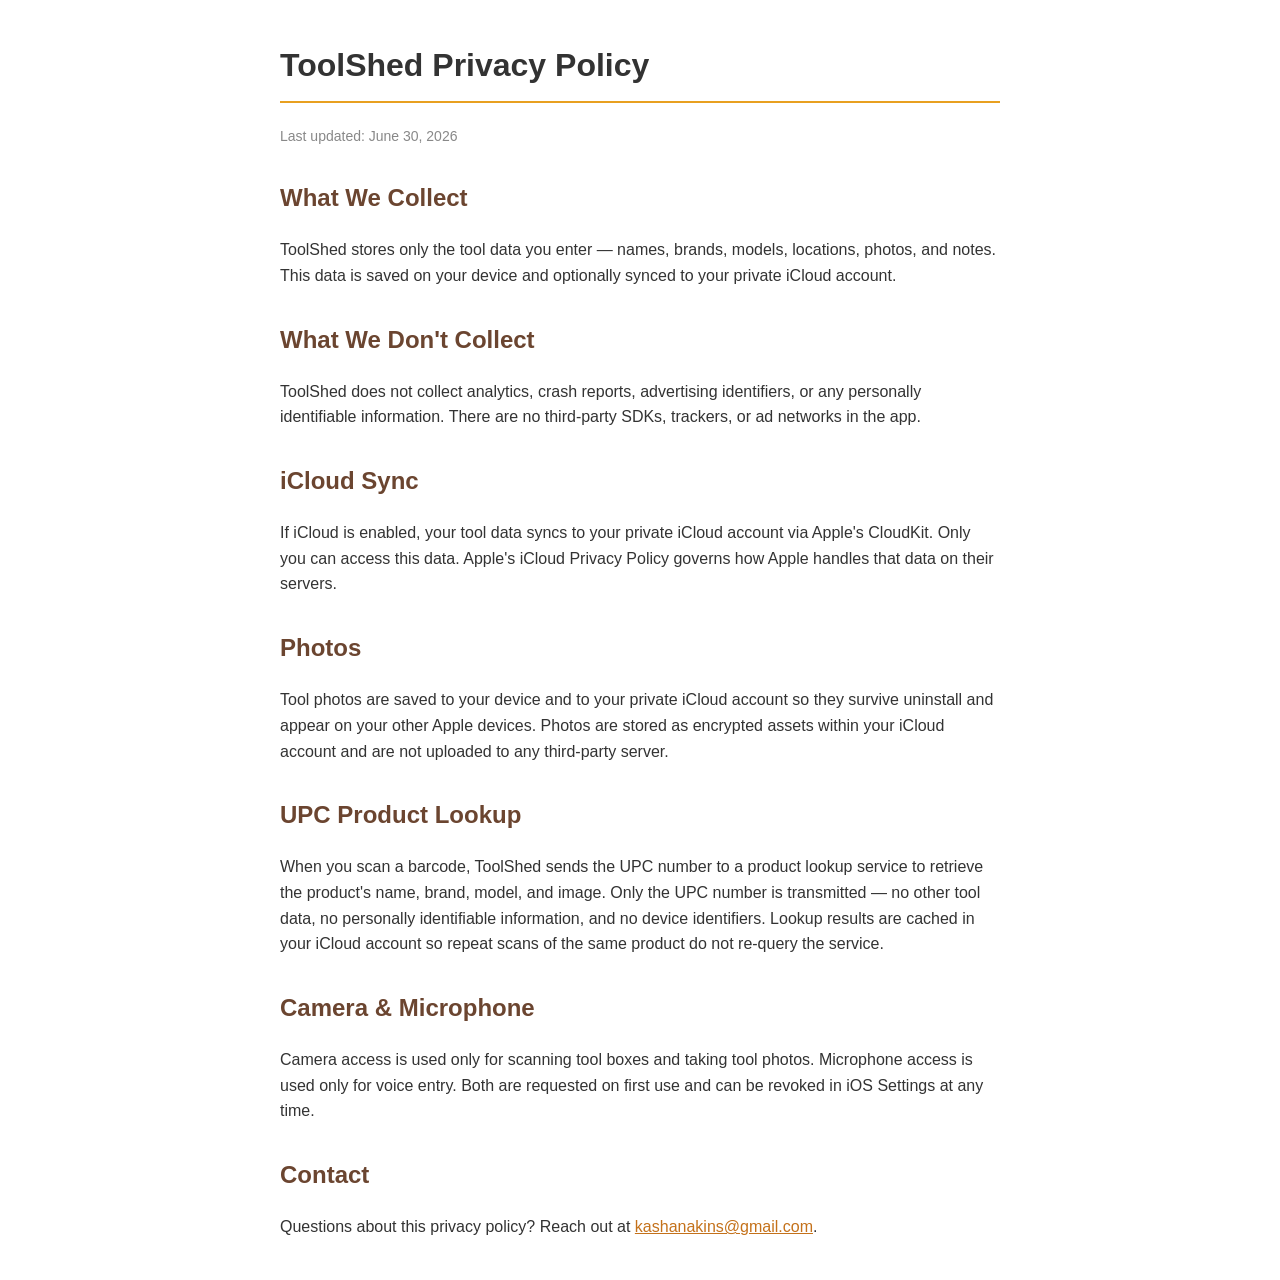
==== privacy.html @ 519911c4 "Add initial privacy policy page" ====
<!DOCTYPE html>
<html lang="en">
<head>
<meta charset="UTF-8">
<meta name="viewport" content="width=device-width, initial-scale=1.0">
<title>ToolShed — Privacy Policy</title>
<style>
  body {
    font-family: -apple-system, BlinkMacSystemFont, "Segoe UI", Roboto, sans-serif;
    max-width: 720px;
    margin: 40px auto;
    padding: 0 20px;
    color: #333;
    line-height: 1.6;
  }
  h1 { border-bottom: 2px solid #E8A020; padding-bottom: 10px; }
  h2 { color: #6B4530; margin-top: 32px; }
  .updated { color: #888; font-size: 14px; }
  a { color: #C4711A; }
</style>
</head>
<body>
<h1>ToolShed Privacy Policy</h1>
<p class="updated">Last updated: June 30, 2026</p>

<h2>What We Collect</h2>
<p>ToolShed stores only the tool data you enter — names, brands, models, locations, photos, and notes. This data is saved on your device and optionally synced to your private iCloud account.</p>

<h2>What We Don't Collect</h2>
<p>ToolShed does not collect analytics, crash reports, advertising identifiers, or any personally identifiable information. There are no third-party SDKs, trackers, or ad networks in the app.</p>

<h2>iCloud Sync</h2>
<p>If iCloud is enabled, your tool data syncs to your private iCloud account via Apple's CloudKit. Only you can access this data. Apple's iCloud Privacy Policy governs how Apple handles that data on their servers.</p>

<h2>Photos</h2>
<p>Tool photos are saved to your device and to your private iCloud account so they survive uninstall and appear on your other Apple devices. Photos are stored as encrypted assets within your iCloud account and are not uploaded to any third-party server.</p>

<h2>UPC Product Lookup</h2>
<p>When you scan a barcode, ToolShed sends the UPC number to a product lookup service to retrieve the product's name, brand, model, and image. Only the UPC number is transmitted — no other tool data, no personally identifiable information, and no device identifiers. Lookup results are cached in your iCloud account so repeat scans of the same product do not re-query the service.</p>

<h2>Camera &amp; Microphone</h2>
<p>Camera access is used only for scanning tool boxes and taking tool photos. Microphone access is used only for voice entry. Both are requested on first use and can be revoked in iOS Settings at any time.</p>

<h2>Contact</h2>
<p>Questions about this privacy policy? Reach out at <a href="mailto:kashanakins@gmail.com">kashanakins@gmail.com</a>.</p>
</body>
</html>
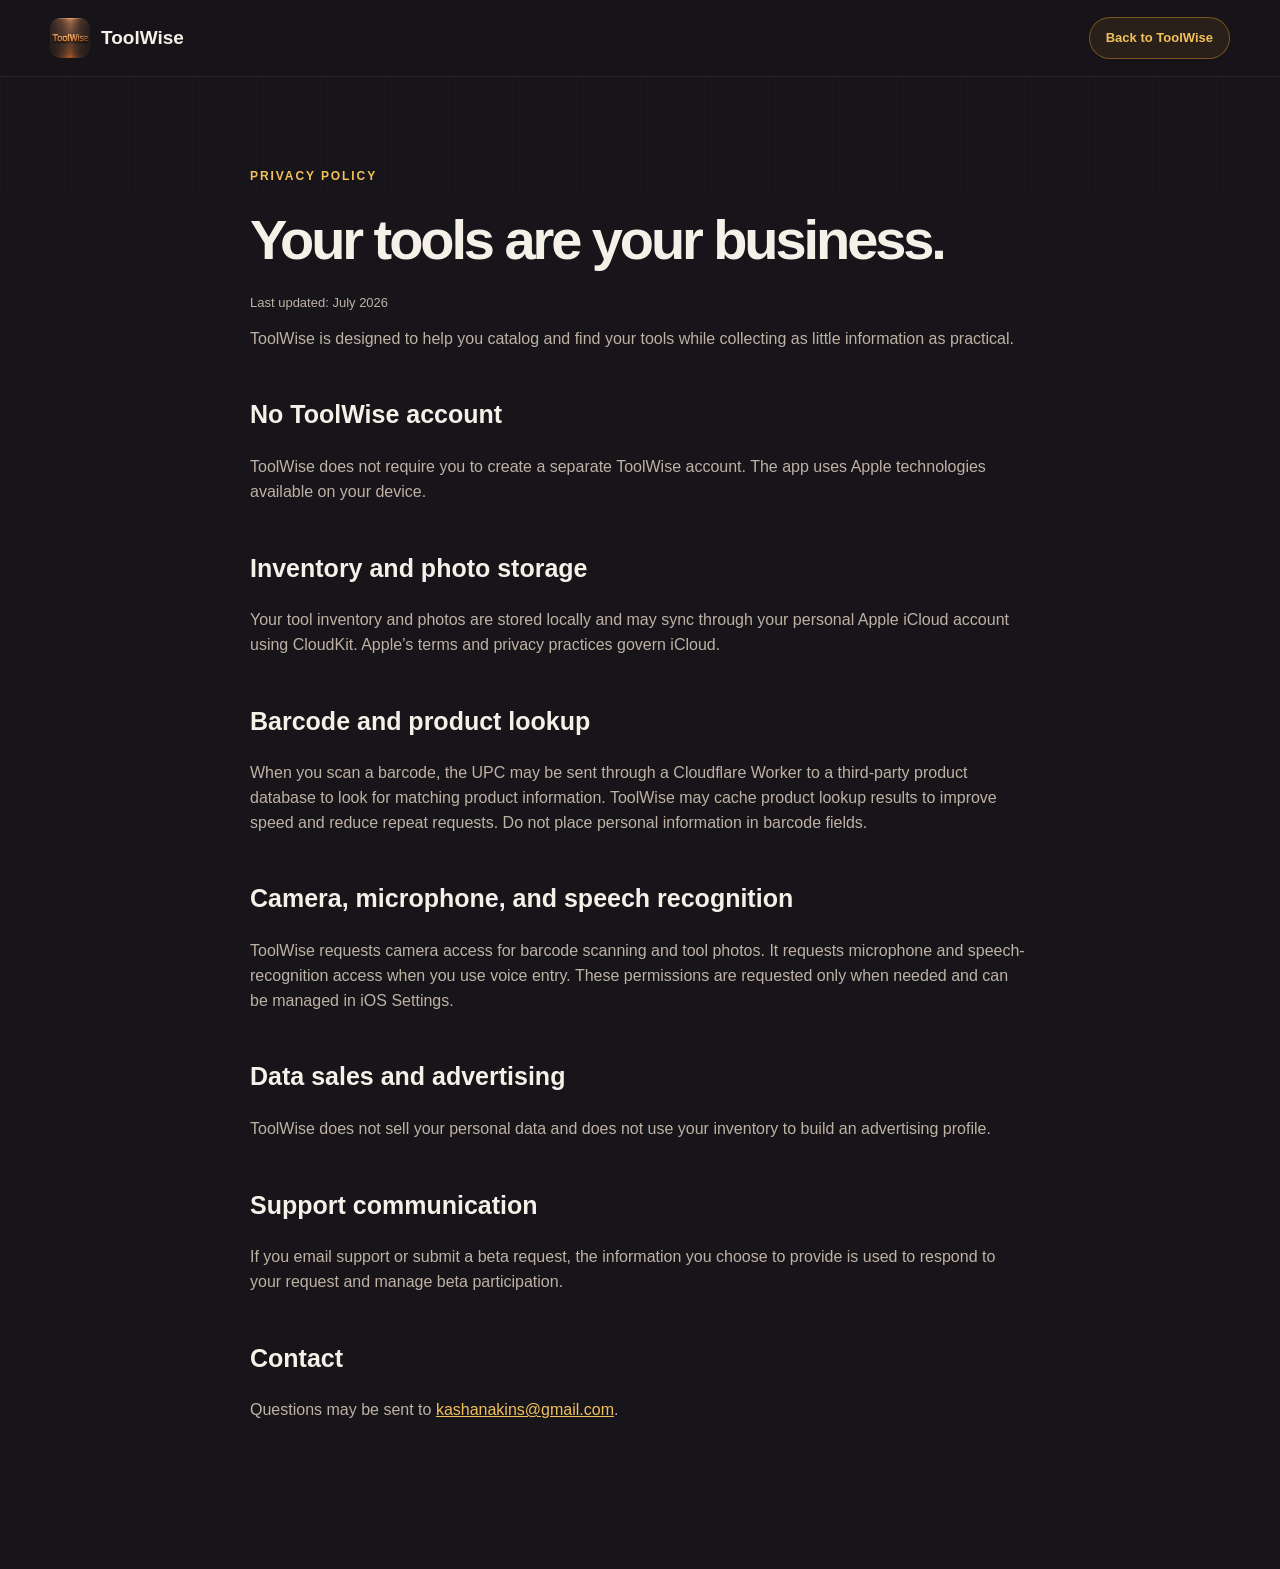
==== commit 25ee5045: "Add files via upload" ====
--- a/privacy.html
+++ b/privacy.html
@@ -1,47 +1 @@
-<!DOCTYPE html>
-<html lang="en">
-<head>
-<meta charset="UTF-8">
-<meta name="viewport" content="width=device-width, initial-scale=1.0">
-<title>ToolShed — Privacy Policy</title>
-<style>
-  body {
-    font-family: -apple-system, BlinkMacSystemFont, "Segoe UI", Roboto, sans-serif;
-    max-width: 720px;
-    margin: 40px auto;
-    padding: 0 20px;
-    color: #333;
-    line-height: 1.6;
-  }
-  h1 { border-bottom: 2px solid #E8A020; padding-bottom: 10px; }
-  h2 { color: #6B4530; margin-top: 32px; }
-  .updated { color: #888; font-size: 14px; }
-  a { color: #C4711A; }
-</style>
-</head>
-<body>
-<h1>ToolShed Privacy Policy</h1>
-<p class="updated">Last updated: June 30, 2026</p>
-
-<h2>What We Collect</h2>
-<p>ToolShed stores only the tool data you enter — names, brands, models, locations, photos, and notes. This data is saved on your device and optionally synced to your private iCloud account.</p>
-
-<h2>What We Don't Collect</h2>
-<p>ToolShed does not collect analytics, crash reports, advertising identifiers, or any personally identifiable information. There are no third-party SDKs, trackers, or ad networks in the app.</p>
-
-<h2>iCloud Sync</h2>
-<p>If iCloud is enabled, your tool data syncs to your private iCloud account via Apple's CloudKit. Only you can access this data. Apple's iCloud Privacy Policy governs how Apple handles that data on their servers.</p>
-
-<h2>Photos</h2>
-<p>Tool photos are saved to your device and to your private iCloud account so they survive uninstall and appear on your other Apple devices. Photos are stored as encrypted assets within your iCloud account and are not uploaded to any third-party server.</p>
-
-<h2>UPC Product Lookup</h2>
-<p>When you scan a barcode, ToolShed sends the UPC number to a product lookup service to retrieve the product's name, brand, model, and image. Only the UPC number is transmitted — no other tool data, no personally identifiable information, and no device identifiers. Lookup results are cached in your iCloud account so repeat scans of the same product do not re-query the service.</p>
-
-<h2>Camera &amp; Microphone</h2>
-<p>Camera access is used only for scanning tool boxes and taking tool photos. Microphone access is used only for voice entry. Both are requested on first use and can be revoked in iOS Settings at any time.</p>
-
-<h2>Contact</h2>
-<p>Questions about this privacy policy? Reach out at <a href="mailto:kashanakins@gmail.com">kashanakins@gmail.com</a>.</p>
-</body>
-</html>
+<!doctype html><html lang="en"><head><meta charset="utf-8"><meta name="viewport" content="width=device-width,initial-scale=1"><title>Privacy Policy — ToolWise</title><meta name="theme-color" content="#17151a"><link rel="icon" href="assets/toolwise-icon.png"><link rel="stylesheet" href="styles.css"><style>.legal{max-width:780px;padding:90px 0 130px}.legal h1{font-size:56px}.legal h2{font-size:25px;margin-top:44px}.legal p,.legal li{color:var(--muted)}.legal a{color:var(--amber2)}.legal .updated{font-size:13px}</style></head><body><header class="site-header"><nav class="nav shell"><a class="brand" href="index.html"><img src="assets/toolwise-icon.png" alt="" width="40"><span>ToolWise</span></a><a class="beta-pill" href="index.html">Back to ToolWise</a></nav></header><main class="legal shell"><div class="kicker">Privacy policy</div><h1>Your tools are your business.</h1><p class="updated">Last updated: July 2026</p><p>ToolWise is designed to help you catalog and find your tools while collecting as little information as practical.</p><h2>No ToolWise account</h2><p>ToolWise does not require you to create a separate ToolWise account. The app uses Apple technologies available on your device.</p><h2>Inventory and photo storage</h2><p>Your tool inventory and photos are stored locally and may sync through your personal Apple iCloud account using CloudKit. Apple’s terms and privacy practices govern iCloud.</p><h2>Barcode and product lookup</h2><p>When you scan a barcode, the UPC may be sent through a Cloudflare Worker to a third-party product database to look for matching product information. ToolWise may cache product lookup results to improve speed and reduce repeat requests. Do not place personal information in barcode fields.</p><h2>Camera, microphone, and speech recognition</h2><p>ToolWise requests camera access for barcode scanning and tool photos. It requests microphone and speech-recognition access when you use voice entry. These permissions are requested only when needed and can be managed in iOS Settings.</p><h2>Data sales and advertising</h2><p>ToolWise does not sell your personal data and does not use your inventory to build an advertising profile.</p><h2>Support communication</h2><p>If you email support or submit a beta request, the information you choose to provide is used to respond to your request and manage beta participation.</p><h2>Contact</h2><p>Questions may be sent to <a href="mailto:kashanakins@gmail.com">kashanakins@gmail.com</a>.</p></main></body></html>
--- a/styles.css
+++ b/styles.css
@@ -0,0 +1 @@
+:root{--bg:#17151a;--surface:#211d22;--surface2:#2a2221;--copper:#b87840;--deep:#6b4530;--amber:#e8a020;--amber2:#f2c05c;--ivory:#f5f0e8;--muted:#bdb2a4;--line:rgba(255,255,255,.1);--shadow:0 30px 90px rgba(0,0,0,.42)}*{box-sizing:border-box}html{scroll-behavior:smooth}body{margin:0;background:var(--bg);color:var(--ivory);font-family:-apple-system,BlinkMacSystemFont,"SF Pro Display","Helvetica Neue",Arial,sans-serif;line-height:1.55;overflow-x:hidden}body:before{content:"";position:fixed;inset:0;pointer-events:none;background-image:linear-gradient(rgba(255,255,255,.018) 1px,transparent 1px),linear-gradient(90deg,rgba(255,255,255,.018) 1px,transparent 1px);background-size:64px 64px;mask-image:linear-gradient(to bottom,black,transparent 72%);z-index:-2}.ambient{position:fixed;border-radius:50%;filter:blur(100px);opacity:.22;z-index:-3}.ambient-one{width:650px;height:650px;background:#9a5020;right:-200px;top:80px}.ambient-two{width:480px;height:480px;background:#4d3843;left:-220px;top:45%}.shell{width:min(1180px,calc(100% - 40px));margin-inline:auto}.skip-link{position:fixed;left:12px;top:-60px;background:var(--amber);color:#1a1510;padding:10px 16px;z-index:100}.skip-link:focus{top:12px}.site-header{position:sticky;top:0;z-index:30;background:rgba(23,21,26,.7);backdrop-filter:blur(22px);border-bottom:1px solid rgba(255,255,255,.06)}.nav{height:76px;display:flex;align-items:center;justify-content:space-between}.brand{display:flex;align-items:center;gap:11px;color:var(--ivory);text-decoration:none;font-size:19px;font-weight:750}.brand img{border-radius:10px}.nav-links{display:flex;gap:30px}.nav-links a,.footer a{color:var(--muted);text-decoration:none;font-size:14px}.nav-links a:hover,.footer a:hover{color:var(--ivory)}.beta-pill{border:1px solid rgba(232,160,32,.42);background:rgba(232,160,32,.09);color:var(--amber2);text-decoration:none;padding:10px 16px;border-radius:999px;font-size:13px;font-weight:700}.hero{min-height:790px;padding:88px 0 70px;display:grid;grid-template-columns:1.02fr .98fr;gap:72px;align-items:center}.hero-copy{position:relative;z-index:2}.eyebrow,.kicker{text-transform:uppercase;letter-spacing:.16em;font-weight:750;font-size:12px;color:var(--amber2)}.eyebrow{display:flex;align-items:center;gap:9px}.eyebrow span{width:7px;height:7px;background:var(--amber);border-radius:50%;box-shadow:0 0 0 5px rgba(232,160,32,.13)}h1,h2,h3,p{margin-top:0}h1{font-size:clamp(54px,6.2vw,88px);line-height:.98;letter-spacing:-.055em;margin:27px 0 26px;max-width:760px}h1 em{font-style:normal;background:linear-gradient(135deg,var(--amber2),var(--copper));background-clip:text;color:transparent}.hero-lede{color:var(--muted);font-size:20px;max-width:620px}.cta-row{display:flex;gap:12px;flex-wrap:wrap;margin-top:34px}.button{display:inline-flex;align-items:center;justify-content:center;gap:16px;border-radius:13px;padding:15px 20px;text-decoration:none;font-weight:750;font-size:15px;transition:.2s transform,.2s box-shadow}.button:hover{transform:translateY(-2px)}.primary{background:linear-gradient(135deg,var(--amber2),var(--amber));color:#24170a;box-shadow:0 16px 40px rgba(232,160,32,.18)}.secondary{border:1px solid var(--line);color:var(--ivory);background:rgba(255,255,255,.035)}.trust-row{display:flex;gap:22px;flex-wrap:wrap;margin-top:28px;color:#958b80;font-size:13px}.trust-row span:before{content:"✓";color:var(--amber);margin-right:7px}.hero-visual{height:650px;position:relative;display:grid;place-items:center}.phone{position:relative;border-radius:49px;background:#080808;padding:10px;box-shadow:0 40px 110px rgba(0,0,0,.62),0 0 0 1px #4d4a4b,0 0 0 3px #171719;overflow:hidden}.phone:after{content:"";position:absolute;inset:10px;border-radius:40px;box-shadow:inset 0 0 0 1px rgba(255,255,255,.11);pointer-events:none}.phone img{display:block;width:100%;border-radius:40px}.hero-phone{width:326px;transform:rotate(2deg);animation:float 5s ease-in-out infinite}.phone-notch{position:absolute;z-index:2;top:20px;left:50%;transform:translateX(-50%);width:89px;height:25px;border-radius:20px;background:#050505}.measurement{position:absolute;color:rgba(232,160,32,.45);font:12px ui-monospace,SFMono-Regular,Menlo,monospace;letter-spacing:.1em}.measurement:after{content:"";display:block;background:rgba(232,160,32,.24)}.measurement.top{top:65px;right:35px}.measurement.top:after{width:160px;height:1px;margin-top:7px}.measurement.side{left:32px;bottom:76px;writing-mode:vertical-rl}.measurement.side:after{height:130px;width:1px;margin-right:8px}.floating-card{position:absolute;background:rgba(41,34,33,.82);backdrop-filter:blur(20px);border:1px solid rgba(255,255,255,.12);border-radius:14px;padding:13px 16px;box-shadow:var(--shadow);display:flex;flex-direction:column}.floating-card b{font-size:13px}.floating-card span{color:var(--muted);font-size:11px}.card-search{left:0;top:175px}.card-location{right:-10px;bottom:135px}.numbers{display:grid;grid-template-columns:repeat(4,1fr);border-top:1px solid var(--line);border-bottom:1px solid var(--line);padding:32px 0}.numbers div{padding:0 28px;border-right:1px solid var(--line)}.numbers div:first-child{padding-left:0}.numbers div:last-child{border:0}.numbers strong{display:block;color:var(--amber2);font-size:26px}.numbers span{display:block;color:var(--muted);font-size:13px}.section{padding:128px 0}.section-heading{max-width:710px;margin-bottom:54px}.section-heading h2,.privacy h2,.problem h2,.beta h2,.showcase h2{font-size:clamp(38px,4.6vw,62px);line-height:1.03;letter-spacing:-.045em;margin:17px 0 20px}.section-heading p,.showcase-copy>p,.privacy p,.problem-panel>div>p,.beta p{color:var(--muted);font-size:18px}.steps{display:grid;grid-template-columns:repeat(3,1fr);gap:22px}.step{position:relative;background:linear-gradient(155deg,rgba(255,255,255,.055),rgba(107,69,48,.11));border:1px solid var(--line);border-radius:24px;padding:22px;overflow:hidden}.step-number{position:absolute;right:19px;top:15px;font-size:12px;color:var(--amber);letter-spacing:.15em}.mini-phone{height:310px;overflow:hidden;border-radius:18px;background:#090909;margin-bottom:25px;border:1px solid rgba(255,255,255,.12)}.mini-phone img{width:100%;display:block}.step:nth-child(1) .mini-phone img{transform:translateY(-2%)}.step:nth-child(2) .mini-phone img{transform:translateY(-1%)}.step:nth-child(3) .mini-phone img{transform:translateY(-3%)}.step h3,.feature-card h3,.dynamic-copy h3{font-size:21px;margin-bottom:7px}.step p,.feature-card p,.dynamic-copy p{color:var(--muted);font-size:14px}.showcase{background:linear-gradient(180deg,rgba(107,69,48,.1),rgba(184,120,64,.07),transparent);border-top:1px solid rgba(255,255,255,.06);border-bottom:1px solid rgba(255,255,255,.06)}.showcase-grid{display:grid;grid-template-columns:1.08fr .92fr;align-items:center;gap:90px}.feature-tabs{margin:36px 0 30px;border-top:1px solid var(--line)}.feature-tab{width:100%;display:flex;gap:16px;align-items:center;text-align:left;color:var(--muted);background:none;border:0;border-bottom:1px solid var(--line);padding:17px 4px;font:inherit;cursor:pointer}.feature-tab span{font-size:11px;color:#796f65}.feature-tab.active{color:var(--ivory)}.feature-tab.active span{color:var(--amber)}.dynamic-copy{min-height:150px;padding-top:8px}.dynamic-copy h3{font-size:26px;margin:10px 0}.showcase-phone-wrap{display:grid;place-items:center;min-height:690px;position:relative}.showcase-phone-wrap:before{content:"";position:absolute;width:460px;height:460px;border-radius:50%;background:radial-gradient(circle,rgba(232,160,32,.2),transparent 66%);filter:blur(10px)}.showcase-phone{width:334px;z-index:1;transition:.25s opacity,.25s transform}.showcase-phone.changing{opacity:.2;transform:scale(.985)}.problem-panel{background:linear-gradient(135deg,rgba(50,40,39,.92),rgba(34,29,34,.95));border:1px solid var(--line);border-radius:30px;padding:58px;display:grid;grid-template-columns:1.2fr .8fr;gap:70px;box-shadow:var(--shadow)}.pain-list{border-left:1px solid var(--line);padding-left:40px}.pain-list div{display:flex;gap:18px;padding:16px 0;border-bottom:1px solid var(--line)}.pain-list div:last-child{border:0}.pain-list span{color:var(--amber);font-size:12px}.pain-list p{margin:0;font-size:16px}.feature-grid{display:grid;grid-template-columns:repeat(3,1fr);gap:18px}.feature-card{background:rgba(255,255,255,.035);border:1px solid var(--line);border-radius:21px;padding:28px;min-height:225px;transition:.25s transform,.25s background}.feature-card:hover{transform:translateY(-4px);background:rgba(184,120,64,.08)}.feature-icon{height:43px;width:43px;display:grid;place-items:center;background:rgba(232,160,32,.11);color:var(--amber2);border:1px solid rgba(232,160,32,.2);border-radius:12px;margin-bottom:36px;font-size:20px}.privacy{background:linear-gradient(135deg,#1c191d,#2b2220)}.privacy-grid{display:grid;grid-template-columns:.75fr 1.25fr;gap:90px;align-items:center}.privacy-mark{display:grid;place-items:center}.shield{width:240px;height:270px;clip-path:polygon(50% 0,90% 16%,84% 70%,50% 100%,16% 70%,10% 16%);background:linear-gradient(145deg,var(--amber2),var(--deep));display:grid;place-items:center;color:#2a190d;font-size:64px;font-weight:900;box-shadow:var(--shadow)}.privacy-points{display:flex;gap:9px;flex-wrap:wrap;margin:26px 0}.privacy-points span{border:1px solid var(--line);border-radius:999px;padding:8px 12px;color:var(--muted);font-size:12px}.text-link{color:var(--amber2);text-decoration:none;font-weight:700}.beta-panel{display:grid;grid-template-columns:160px 1fr;gap:48px;align-items:center;padding:54px;background:linear-gradient(135deg,rgba(232,160,32,.11),rgba(107,69,48,.09));border:1px solid rgba(232,160,32,.2);border-radius:30px}.beta-panel>img{width:150px;border-radius:32px;box-shadow:var(--shadow)}.footer{border-top:1px solid var(--line);padding:38px 0 48px;display:grid;grid-template-columns:1fr auto auto;gap:50px;align-items:center}.footer-brand{display:flex;align-items:center;gap:12px}.footer-brand img{border-radius:9px}.footer-brand div{display:flex;flex-direction:column}.footer-brand span,.footer p{font-size:12px;color:#887e74;margin:0}.footer-links{display:flex;gap:20px}.reveal{opacity:0;transform:translateY(22px);transition:opacity .65s ease,transform .65s ease}.reveal.visible{opacity:1;transform:none}@keyframes float{50%{transform:rotate(1deg) translateY(-10px)}}@media(prefers-reduced-motion:reduce){html{scroll-behavior:auto}.hero-phone{animation:none}.reveal{opacity:1;transform:none;transition:none}}@media(max-width:900px){.nav-links{display:none}.hero{grid-template-columns:1fr;padding-top:70px}.hero-copy{text-align:center}.hero-lede{margin-inline:auto}.cta-row,.trust-row{justify-content:center}.hero-visual{height:610px}.numbers{grid-template-columns:repeat(2,1fr);row-gap:28px}.numbers div:nth-child(2){border:0}.steps,.feature-grid{grid-template-columns:1fr 1fr}.showcase-grid,.privacy-grid{grid-template-columns:1fr}.showcase-copy{text-align:center}.feature-tab{text-align:left}.problem-panel{grid-template-columns:1fr}.pain-list{border-left:0;border-top:1px solid var(--line);padding:22px 0 0}.privacy-grid{text-align:center}.privacy-points{justify-content:center}.beta-panel{grid-template-columns:1fr;text-align:center}.beta-panel>img{margin:auto}.beta-panel .cta-row{justify-content:center}.footer{grid-template-columns:1fr;text-align:center}.footer-brand,.footer-links{justify-content:center}}@media(max-width:600px){.shell{width:min(100% - 28px,1180px)}.site-header .nav{height:66px}.beta-pill{padding:9px 11px;font-size:11px}.hero{padding-top:52px;gap:25px;min-height:auto}h1{font-size:50px}.hero-lede{font-size:17px}.hero-visual{height:565px}.hero-phone{width:287px}.floating-card{display:none}.numbers{padding:28px 0}.numbers div{padding:0 13px}.numbers div:first-child{padding-left:13px}.numbers strong{font-size:21px}.section{padding:86px 0}.steps,.feature-grid{grid-template-columns:1fr}.mini-phone{height:390px}.showcase-grid{gap:30px}.showcase-phone-wrap{min-height:625px}.showcase-phone{width:292px}.problem-panel{padding:30px 24px}.beta-panel{padding:34px 22px}.beta-panel>img{width:112px}.privacy-mark{display:none}.footer{gap:20px}.footer-links{flex-wrap:wrap}.measurement{display:none}}
